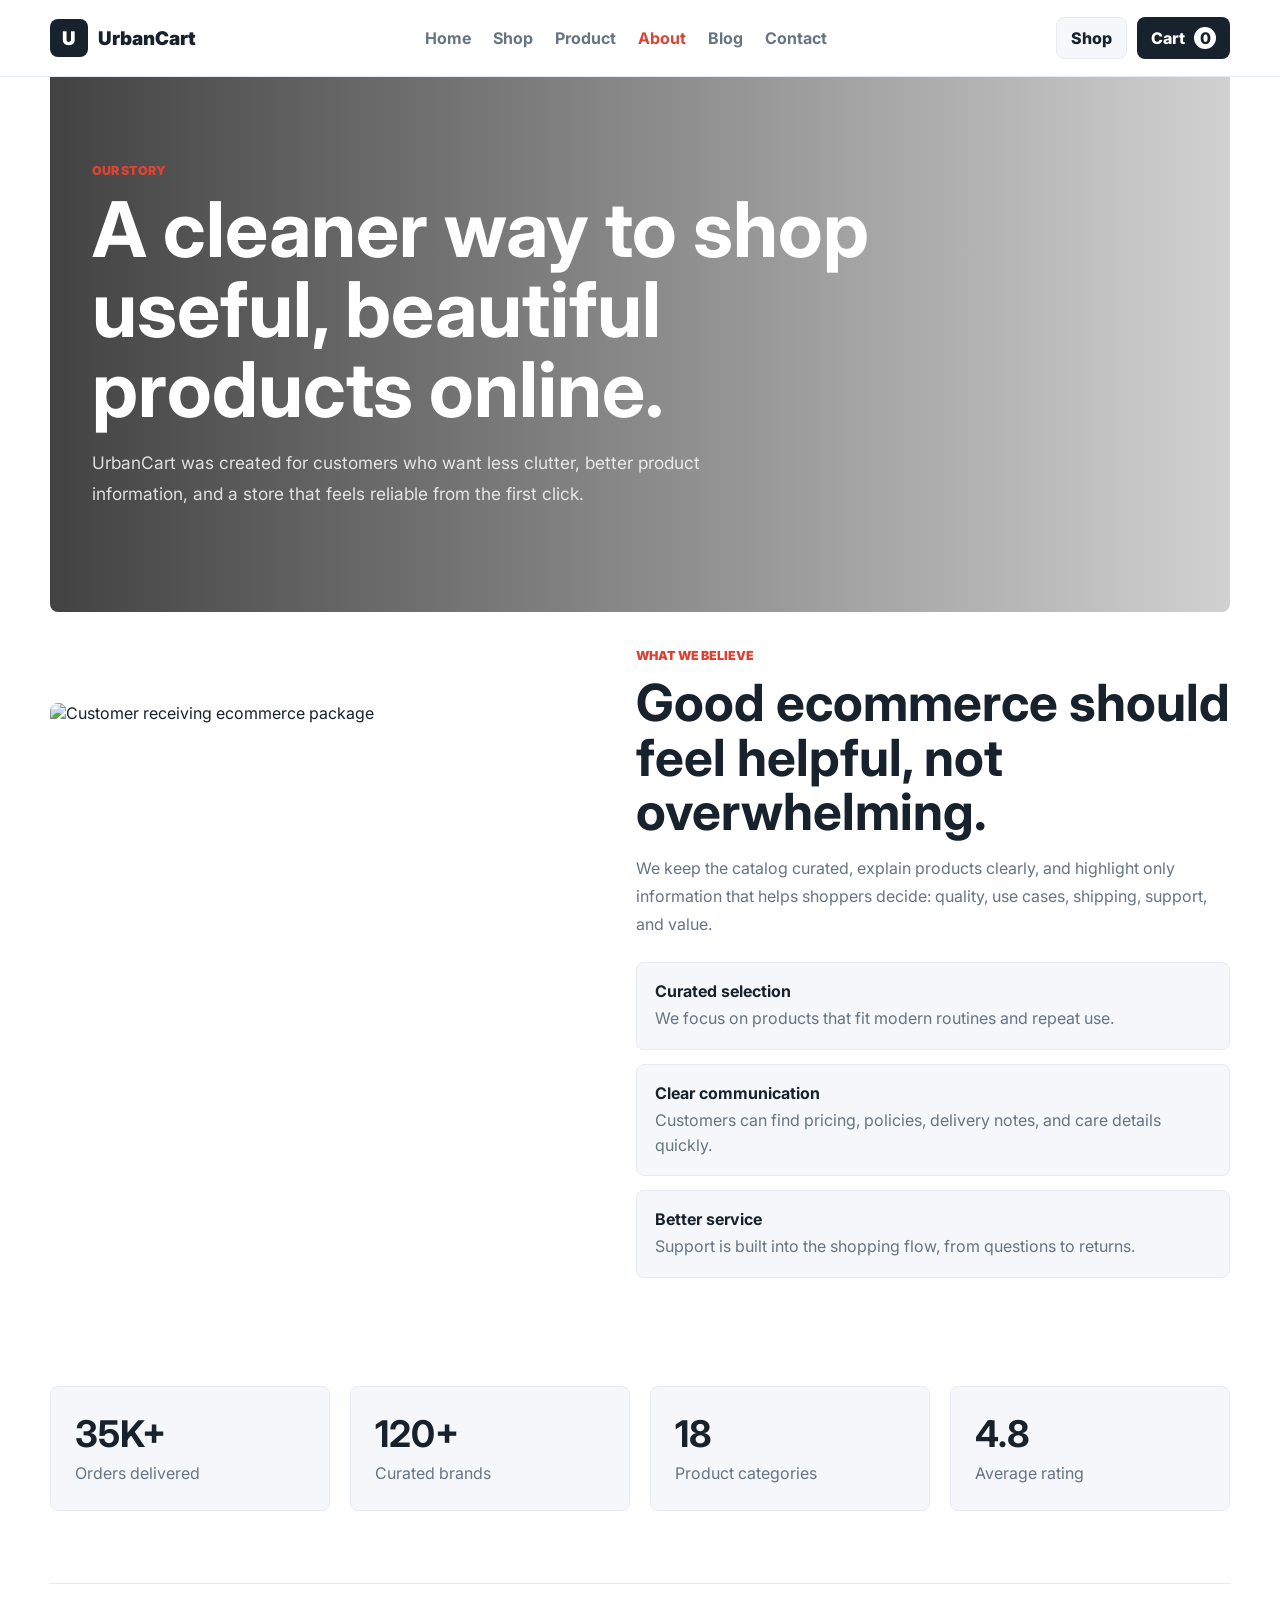
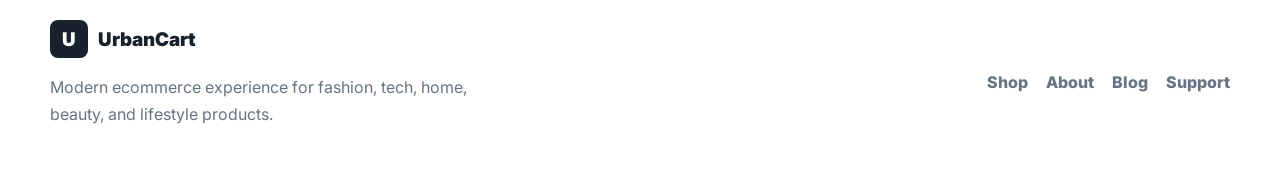
==== about.html @ 34d20f42 "created more pages" ====
<!DOCTYPE html>
<html lang="en">
<head>
  <meta charset="UTF-8">
  <meta name="viewport" content="width=device-width, initial-scale=1.0">
  <title>About | UrbanCart</title>
  <link rel="preconnect" href="https://fonts.googleapis.com">
  <link rel="preconnect" href="https://fonts.gstatic.com" crossorigin>
  <link href="https://fonts.googleapis.com/css2?family=Inter:wght@400;500;600;700;800;900&display=swap" rel="stylesheet">
  <link rel="stylesheet" href="style.css">
</head>
<body>
  <header class="site-header">
    <nav class="navbar">
      <a class="brand" href="index.html"><span class="brand-mark">U</span><span>UrbanCart</span></a>
      <button class="menu-toggle" aria-label="Open menu" aria-expanded="false"><span></span><span></span><span></span></button>
      <div class="nav-links"><a href="index.html">Home</a><a href="shop.html">Shop</a><a href="product.html">Product</a><a href="about.html" class="active">About</a><a href="blog.html">Blog</a><a href="contact.html">Contact</a></div>
      <div class="nav-actions"><a class="ghost-button small" href="shop.html">Shop</a><button class="cart-button">Cart <span id="cartCount">0</span></button></div>
    </nav>
  </header>

  <main>
    <section class="page-hero about-hero">
      <p class="eyebrow">Our story</p>
      <h1>A cleaner way to shop useful, beautiful products online.</h1>
      <p class="lead">UrbanCart was created for customers who want less clutter, better product information, and a store that feels reliable from the first click.</p>
    </section>

    <section class="split-section">
      <div class="split-image"><img src="https://images.unsplash.com/photo-1556742049-0cfed4f6a45d?auto=format&fit=crop&w=1000&q=80" alt="Customer receiving ecommerce package"></div>
      <div class="split-content">
        <p class="eyebrow">What we believe</p>
        <h2>Good ecommerce should feel helpful, not overwhelming.</h2>
        <p>We keep the catalog curated, explain products clearly, and highlight only information that helps shoppers decide: quality, use cases, shipping, support, and value.</p>
        <div class="info-list">
          <div><strong>Curated selection</strong><span>We focus on products that fit modern routines and repeat use.</span></div>
          <div><strong>Clear communication</strong><span>Customers can find pricing, policies, delivery notes, and care details quickly.</span></div>
          <div><strong>Better service</strong><span>Support is built into the shopping flow, from questions to returns.</span></div>
        </div>
      </div>
    </section>

    <section class="section">
      <div class="metric-grid">
        <div><strong>35K+</strong><span>Orders delivered</span></div>
        <div><strong>120+</strong><span>Curated brands</span></div>
        <div><strong>18</strong><span>Product categories</span></div>
        <div><strong>4.8</strong><span>Average rating</span></div>
      </div>
    </section>
  </main>

  <footer class="footer"><div><a class="brand" href="index.html"><span class="brand-mark">U</span><span>UrbanCart</span></a><p>Modern ecommerce experience for fashion, tech, home, beauty, and lifestyle products.</p></div><div class="footer-links"><a href="shop.html">Shop</a><a href="about.html">About</a><a href="blog.html">Blog</a><a href="contact.html">Support</a></div></footer>
  <script src="script.js"></script>
</body>
</html>
---- style.css ----
:root {
  --ink: #18222d;
  --muted: #667483;
  --line: #e4eaf0;
  --paper: #ffffff;
  --soft: #f5f7fa;
  --accent: #d84535;
  --accent-dark: #ae2f24;
  --green: #19745c;
  --gold: #e2a62e;
  --blue: #2864b4;
  --shadow: 0 20px 48px rgba(24, 34, 45, 0.13);
}

* { box-sizing: border-box; }
html { scroll-behavior: smooth; }
body {
  margin: 0;
  font-family: "Inter", Arial, sans-serif;
  color: var(--ink);
  background: var(--paper);
}
img { display: block; width: 100%; }
a { color: inherit; text-decoration: none; }
button, input, select, textarea { font: inherit; }

.site-header {
  position: sticky;
  top: 0;
  z-index: 30;
  background: rgba(255, 255, 255, 0.94);
  border-bottom: 1px solid var(--line);
  backdrop-filter: blur(18px);
}
.navbar {
  width: min(1180px, calc(100% - 32px));
  min-height: 76px;
  margin: 0 auto;
  display: flex;
  align-items: center;
  justify-content: space-between;
  gap: 22px;
}
.brand {
  display: inline-flex;
  align-items: center;
  gap: 10px;
  font-weight: 900;
  font-size: 1.18rem;
}
.brand-mark {
  width: 38px;
  height: 38px;
  display: grid;
  place-items: center;
  border-radius: 8px;
  color: #fff;
  background: var(--ink);
}
.nav-links {
  display: flex;
  align-items: center;
  gap: 22px;
  color: var(--muted);
  font-weight: 700;
}
.nav-links a:hover, .nav-links .active { color: var(--accent); }
.nav-actions {
  display: flex;
  align-items: center;
  gap: 10px;
}
.menu-toggle, .cart-button, .add-cart {
  border: 0;
  cursor: pointer;
}
.menu-toggle {
  display: none;
  width: 42px;
  height: 42px;
  border-radius: 8px;
  background: var(--soft);
  padding: 10px;
}
.menu-toggle span {
  display: block;
  height: 2px;
  margin: 5px 0;
  background: var(--ink);
}
.cart-button {
  min-height: 42px;
  padding: 0 14px;
  border-radius: 8px;
  color: #fff;
  background: var(--ink);
  font-weight: 800;
}
.cart-button span {
  display: inline-grid;
  place-items: center;
  min-width: 22px;
  height: 22px;
  margin-left: 6px;
  border-radius: 999px;
  color: var(--ink);
  background: #fff;
}
.ghost-button, .primary-button, .secondary-button {
  min-height: 48px;
  display: inline-flex;
  align-items: center;
  justify-content: center;
  border-radius: 8px;
  padding: 0 20px;
  font-weight: 800;
}
.ghost-button {
  color: var(--ink);
  background: var(--soft);
  border: 1px solid var(--line);
}
.ghost-button.small { min-height: 42px; padding: 0 14px; }
.primary-button {
  color: #fff;
  background: var(--accent);
  border: 1px solid var(--accent);
  box-shadow: 0 12px 24px rgba(216, 69, 53, 0.22);
}
.primary-button:hover { background: var(--accent-dark); }
.primary-button.light {
  color: var(--ink);
  background: #fff;
  border-color: #fff;
  box-shadow: none;
}
.secondary-button {
  color: var(--ink);
  background: #fff;
  border: 1px solid var(--line);
}
.wide-button { width: 100%; margin: 20px 0; border: 0; cursor: pointer; }

.hero, .section, .page-hero, .product-detail, .split-section, .footer {
  width: min(1180px, calc(100% - 32px));
  margin: 0 auto;
}
.hero {
  min-height: calc(100vh - 76px);
  padding: 64px 0 48px;
  display: grid;
  grid-template-columns: 1.02fr 0.98fr;
  align-items: center;
  gap: 54px;
}
.eyebrow {
  margin: 0 0 12px;
  color: var(--accent);
  font-size: 0.78rem;
  font-weight: 900;
  letter-spacing: 0;
  text-transform: uppercase;
}
h1, h2, h3, p { overflow-wrap: anywhere; }
.hero h1, .page-hero h1 {
  margin: 0;
  max-width: 820px;
  font-size: clamp(2.5rem, 6vw, 5.2rem);
  line-height: 1.04;
  letter-spacing: 0;
}
.section-heading h2, .deal-band h2, .split-content h2, .product-summary h1 {
  margin: 0;
  font-size: clamp(2rem, 4vw, 3.45rem);
  line-height: 1.06;
  letter-spacing: 0;
}
.lead {
  max-width: 680px;
  color: var(--muted);
  font-size: 1.08rem;
  line-height: 1.8;
}
.hero-actions, .hero-stats {
  display: flex;
  align-items: center;
  flex-wrap: wrap;
  gap: 14px;
}
.hero-stats {
  margin-top: 34px;
  gap: 34px;
}
.hero-stats div { display: grid; gap: 4px; }
.hero-stats strong { font-size: 1.55rem; }
.hero-stats span { color: var(--muted); font-size: 0.92rem; }
.hero-media {
  position: relative;
  min-height: 540px;
}
.hero-media img {
  height: 540px;
  object-fit: cover;
  border-radius: 8px;
  box-shadow: var(--shadow);
}
.promo-card {
  position: absolute;
  right: -18px;
  bottom: 34px;
  width: 180px;
  min-height: 128px;
  display: grid;
  place-items: center;
  text-align: center;
  padding: 18px;
  border-radius: 8px;
  color: #fff;
  background: var(--ink);
  box-shadow: var(--shadow);
}
.promo-card span { color: rgba(255, 255, 255, 0.75); font-weight: 700; }
.promo-card strong { font-size: 1.6rem; }

.service-strip {
  width: min(1180px, calc(100% - 32px));
  margin: 10px auto 34px;
  padding: 22px;
  display: grid;
  grid-template-columns: repeat(4, 1fr);
  gap: 18px;
  border: 1px solid var(--line);
  border-radius: 8px;
  background: #fff;
}
.service-strip div, .info-list div, .contact-cards article, .metric-grid div {
  display: grid;
  gap: 5px;
}
.service-strip span, .info-list span, .metric-grid span, .contact-cards span {
  color: var(--muted);
  line-height: 1.55;
}

.section { padding: 72px 0; }
.section-heading { max-width: 700px; margin-bottom: 30px; }
.section-heading.wide {
  max-width: none;
  display: flex;
  align-items: end;
  justify-content: space-between;
  gap: 24px;
}
.section-heading.wide p:last-child {
  max-width: 500px;
  margin: 0;
  color: var(--muted);
  line-height: 1.7;
}
.text-link {
  color: var(--accent);
  font-weight: 900;
}

.category-grid, .product-grid, .review-grid, .details-grid, .metric-grid {
  display: grid;
  gap: 20px;
}
.category-grid { grid-template-columns: repeat(4, 1fr); }
.category-card {
  min-height: 230px;
  display: flex;
  flex-direction: column;
  justify-content: flex-end;
  gap: 8px;
  padding: 22px;
  border-radius: 8px;
  color: #fff;
  background-size: cover;
  background-position: center;
  position: relative;
  overflow: hidden;
  isolation: isolate;
}
.category-card::before {
  content: "";
  position: absolute;
  inset: 0;
  z-index: -1;
  background: linear-gradient(to top, rgba(0,0,0,0.76), rgba(0,0,0,0.08));
}
.category-card span { font-size: 1.25rem; font-weight: 900; }
.category-card strong { line-height: 1.5; }
.fashion { background-image: url("https://images.unsplash.com/photo-1483985988355-763728e1935b?auto=format&fit=crop&w=800&q=80"); }
.tech { background-image: url("https://images.unsplash.com/photo-1516321318423-f06f85e504b3?auto=format&fit=crop&w=800&q=80"); }
.home { background-image: url("https://images.unsplash.com/photo-1555041469-a586c61ea9bc?auto=format&fit=crop&w=800&q=80"); }
.beauty { background-image: url("https://images.unsplash.com/photo-1596462502278-27bfdc403348?auto=format&fit=crop&w=800&q=80"); }

.deal-band {
  width: min(1180px, calc(100% - 32px));
  margin: 28px auto;
  padding: 42px;
  display: grid;
  grid-template-columns: 1fr auto auto;
  align-items: center;
  gap: 28px;
  border-radius: 8px;
  color: #fff;
  background: linear-gradient(120deg, #18222d, #19745c);
}
.deal-band p:not(.eyebrow) {
  max-width: 620px;
  color: rgba(255,255,255,0.78);
  line-height: 1.7;
}
.timer { display: flex; gap: 10px; }
.timer span {
  width: 82px;
  height: 82px;
  display: grid;
  place-items: center;
  border-radius: 8px;
  background: rgba(255,255,255,0.13);
  color: #fff;
  font-size: 0.78rem;
  font-weight: 800;
}
.timer strong { display: block; font-size: 1.5rem; }

.product-grid { grid-template-columns: repeat(3, 1fr); }
.shop-grid { grid-template-columns: repeat(2, 1fr); }
.product-card {
  overflow: hidden;
  border: 1px solid var(--line);
  border-radius: 8px;
  background: #fff;
  transition: transform 0.2s ease, box-shadow 0.2s ease;
}
.product-card:hover { transform: translateY(-4px); box-shadow: var(--shadow); }
.product-card img {
  height: 260px;
  object-fit: cover;
}
.product-info { padding: 20px; }
.product-type {
  color: var(--blue);
  font-size: 0.78rem;
  font-weight: 900;
  text-transform: uppercase;
}
.product-info h3 { margin: 8px 0; font-size: 1.2rem; }
.product-info p {
  min-height: 52px;
  margin: 0 0 18px;
  color: var(--muted);
  line-height: 1.6;
}
.product-footer {
  display: flex;
  align-items: center;
  justify-content: space-between;
}
.product-footer strong { font-size: 1.35rem; }
.add-cart {
  min-width: 76px;
  min-height: 40px;
  border-radius: 8px;
  color: #fff;
  background: var(--ink);
  font-weight: 900;
}
.add-cart.added { background: var(--green); }

.split-section {
  padding: 36px 0;
  display: grid;
  grid-template-columns: 0.95fr 1.05fr;
  gap: 48px;
  align-items: center;
}
.split-image img {
  height: 520px;
  object-fit: cover;
  border-radius: 8px;
}
.split-content p:not(.eyebrow), .review-card p, .details-grid p, .blog-card p {
  color: var(--muted);
  line-height: 1.75;
}
.info-list {
  margin-top: 24px;
  display: grid;
  gap: 14px;
}
.info-list div {
  padding: 18px;
  border: 1px solid var(--line);
  border-radius: 8px;
  background: var(--soft);
}
.info-list.compact div { padding: 14px; }

.review-grid, .details-grid, .metric-grid { grid-template-columns: repeat(3, 1fr); }
.review-card, .details-grid article, .metric-grid div, .filter-panel, .contact-cards article {
  padding: 24px;
  border: 1px solid var(--line);
  border-radius: 8px;
  background: var(--soft);
}
.stars { color: var(--gold); font-weight: 900; }

.page-hero {
  min-height: 440px;
  padding: 86px 42px;
  display: flex;
  flex-direction: column;
  justify-content: flex-end;
  border-radius: 0 0 8px 8px;
  color: #fff;
  background-size: cover;
  background-position: center;
  position: relative;
  isolation: isolate;
}
.page-hero::before {
  content: "";
  position: absolute;
  inset: 0;
  z-index: -1;
  background: linear-gradient(90deg, rgba(0,0,0,0.74), rgba(0,0,0,0.18));
  border-radius: inherit;
}
.page-hero .lead { color: rgba(255,255,255,0.82); }
.shop-hero { background-image: url("https://images.unsplash.com/photo-1607083206968-13611e3d76db?auto=format&fit=crop&w=1400&q=80"); }
.about-hero { background-image: url("https://images.unsplash.com/photo-1556742031-c6961e8560b0?auto=format&fit=crop&w=1400&q=80"); }
.blog-hero { background-image: url("https://images.unsplash.com/photo-1511556820780-d912e42b4980?auto=format&fit=crop&w=1400&q=80"); }
.contact-hero { background-image: url("https://images.unsplash.com/photo-1556745757-8d76bdb6984b?auto=format&fit=crop&w=1400&q=80"); }

.shop-layout {
  display: grid;
  grid-template-columns: 280px 1fr;
  gap: 28px;
  align-items: start;
}
.filter-panel {
  position: sticky;
  top: 96px;
  display: grid;
  gap: 16px;
}
.filter-panel h2 { margin: 0; }
.filter-panel label, .contact-form label {
  display: grid;
  gap: 8px;
  color: var(--muted);
  font-weight: 700;
}
.filter-panel input, .filter-panel select, .shop-topbar select, .contact-form input, .contact-form select, .contact-form textarea {
  width: 100%;
  min-height: 46px;
  padding: 0 12px;
  border: 1px solid var(--line);
  border-radius: 8px;
  background: #fff;
  color: var(--ink);
  outline: none;
}
.contact-form textarea { padding-top: 12px; resize: vertical; }
.filter-tags {
  display: flex;
  flex-wrap: wrap;
  gap: 8px;
}
.filter-tags span {
  padding: 8px 10px;
  border-radius: 999px;
  background: #fff;
  border: 1px solid var(--line);
  font-weight: 800;
  font-size: 0.85rem;
}
.shop-topbar {
  margin-bottom: 18px;
  display: flex;
  justify-content: space-between;
  align-items: center;
  gap: 18px;
}
.shop-topbar p { margin: 0; color: var(--muted); }

.product-detail {
  padding: 72px 0;
  display: grid;
  grid-template-columns: 1fr 0.9fr;
  gap: 48px;
  align-items: start;
}
.main-product-image {
  height: 620px;
  object-fit: cover;
  border-radius: 8px;
}
.thumb-grid {
  margin-top: 14px;
  display: grid;
  grid-template-columns: repeat(3, 1fr);
  gap: 14px;
}
.thumb-grid img {
  height: 130px;
  object-fit: cover;
  border-radius: 8px;
}
.rating-line {
  display: flex;
  flex-wrap: wrap;
  gap: 10px;
  margin: 16px 0;
}
.rating-line span {
  padding: 8px 10px;
  border-radius: 999px;
  background: var(--soft);
  color: var(--muted);
  font-weight: 800;
}
.price {
  margin: 18px 0;
  font-size: 2rem;
  font-weight: 900;
}
.price small {
  color: var(--muted);
  text-decoration: line-through;
  font-size: 1.1rem;
}
.option-row {
  display: flex;
  align-items: center;
  flex-wrap: wrap;
  gap: 10px;
  margin: 14px 0;
}
.option-row span {
  min-width: 52px;
  color: var(--muted);
  font-weight: 800;
}
.option-row button {
  width: 42px;
  height: 42px;
  border: 1px solid var(--line);
  border-radius: 8px;
  background: #fff;
  cursor: pointer;
  font-weight: 800;
}
.option-row button.selected { color: #fff; background: var(--ink); border-color: var(--ink); }
.option-row .swatch { border-radius: 999px; }
.orange { background: #f06a25 !important; }
.black { background: #151515 !important; }
.white { background: #fff !important; }

.metric-grid { grid-template-columns: repeat(4, 1fr); }
.metric-grid strong { font-size: 2.3rem; }

.blog-grid {
  display: grid;
  gap: 24px;
}
.blog-card {
  display: grid;
  grid-template-columns: 0.72fr 1fr;
  gap: 24px;
  align-items: center;
  padding: 20px;
  border: 1px solid var(--line);
  border-radius: 8px;
  background: #fff;
}
.blog-card img {
  height: 280px;
  object-fit: cover;
  border-radius: 8px;
}
.blog-card span {
  color: var(--blue);
  font-size: 0.8rem;
  font-weight: 900;
  text-transform: uppercase;
}
.blog-card h2 { margin: 8px 0; font-size: clamp(1.5rem, 3vw, 2.4rem); }

.contact-layout {
  display: grid;
  grid-template-columns: 0.8fr 1.2fr;
  gap: 28px;
}
.contact-cards, .contact-form {
  display: grid;
  gap: 14px;
}
.contact-form {
  padding: 24px;
  border: 1px solid var(--line);
  border-radius: 8px;
  background: var(--soft);
}
.contact-form .primary-button {
  border: 0;
  cursor: pointer;
}

.footer {
  padding: 36px 0;
  display: flex;
  align-items: center;
  justify-content: space-between;
  gap: 24px;
  border-top: 1px solid var(--line);
}
.footer p {
  max-width: 470px;
  color: var(--muted);
  line-height: 1.7;
}
.footer-links {
  display: flex;
  gap: 18px;
  color: var(--muted);
  font-weight: 800;
}

@media (max-width: 980px) {
  .nav-links {
    position: absolute;
    top: 76px;
    left: 16px;
    right: 16px;
    display: none;
    flex-direction: column;
    align-items: stretch;
    padding: 18px;
    border: 1px solid var(--line);
    border-radius: 8px;
    background: #fff;
    box-shadow: var(--shadow);
  }
  .nav-links.open { display: flex; }
  .menu-toggle { display: block; }
  .hero, .deal-band, .split-section, .shop-layout, .product-detail, .contact-layout { grid-template-columns: 1fr; }
  .hero { min-height: auto; padding-top: 44px; }
  .hero-media, .hero-media img { min-height: 420px; height: 420px; }
  .service-strip, .category-grid, .product-grid, .shop-grid, .review-grid, .details-grid, .metric-grid { grid-template-columns: repeat(2, 1fr); }
  .section-heading.wide { display: block; }
  .filter-panel { position: static; }
}

@media (max-width: 640px) {
  .navbar { min-height: 68px; }
  .brand { font-size: 1rem; }
  .brand-mark { width: 34px; height: 34px; }
  .nav-actions .ghost-button { display: none; }
  .nav-links { top: 68px; }
  .hero h1, .page-hero h1 { font-size: 2.35rem; }
  .page-hero { min-height: 390px; padding: 56px 22px; }
  .service-strip, .category-grid, .product-grid, .shop-grid, .review-grid, .details-grid, .metric-grid { grid-template-columns: 1fr; }
  .deal-band { padding: 26px; }
  .timer { width: 100%; }
  .timer span { flex: 1; width: auto; }
  .hero-media, .hero-media img, .split-image img, .main-product-image { height: 360px; min-height: 360px; }
  .promo-card { right: 12px; width: 150px; }
  .blog-card { grid-template-columns: 1fr; }
  .blog-card img { height: 220px; }
  .shop-topbar, .footer, .footer-links { flex-direction: column; align-items: stretch; }
  .footer { align-items: flex-start; }
}
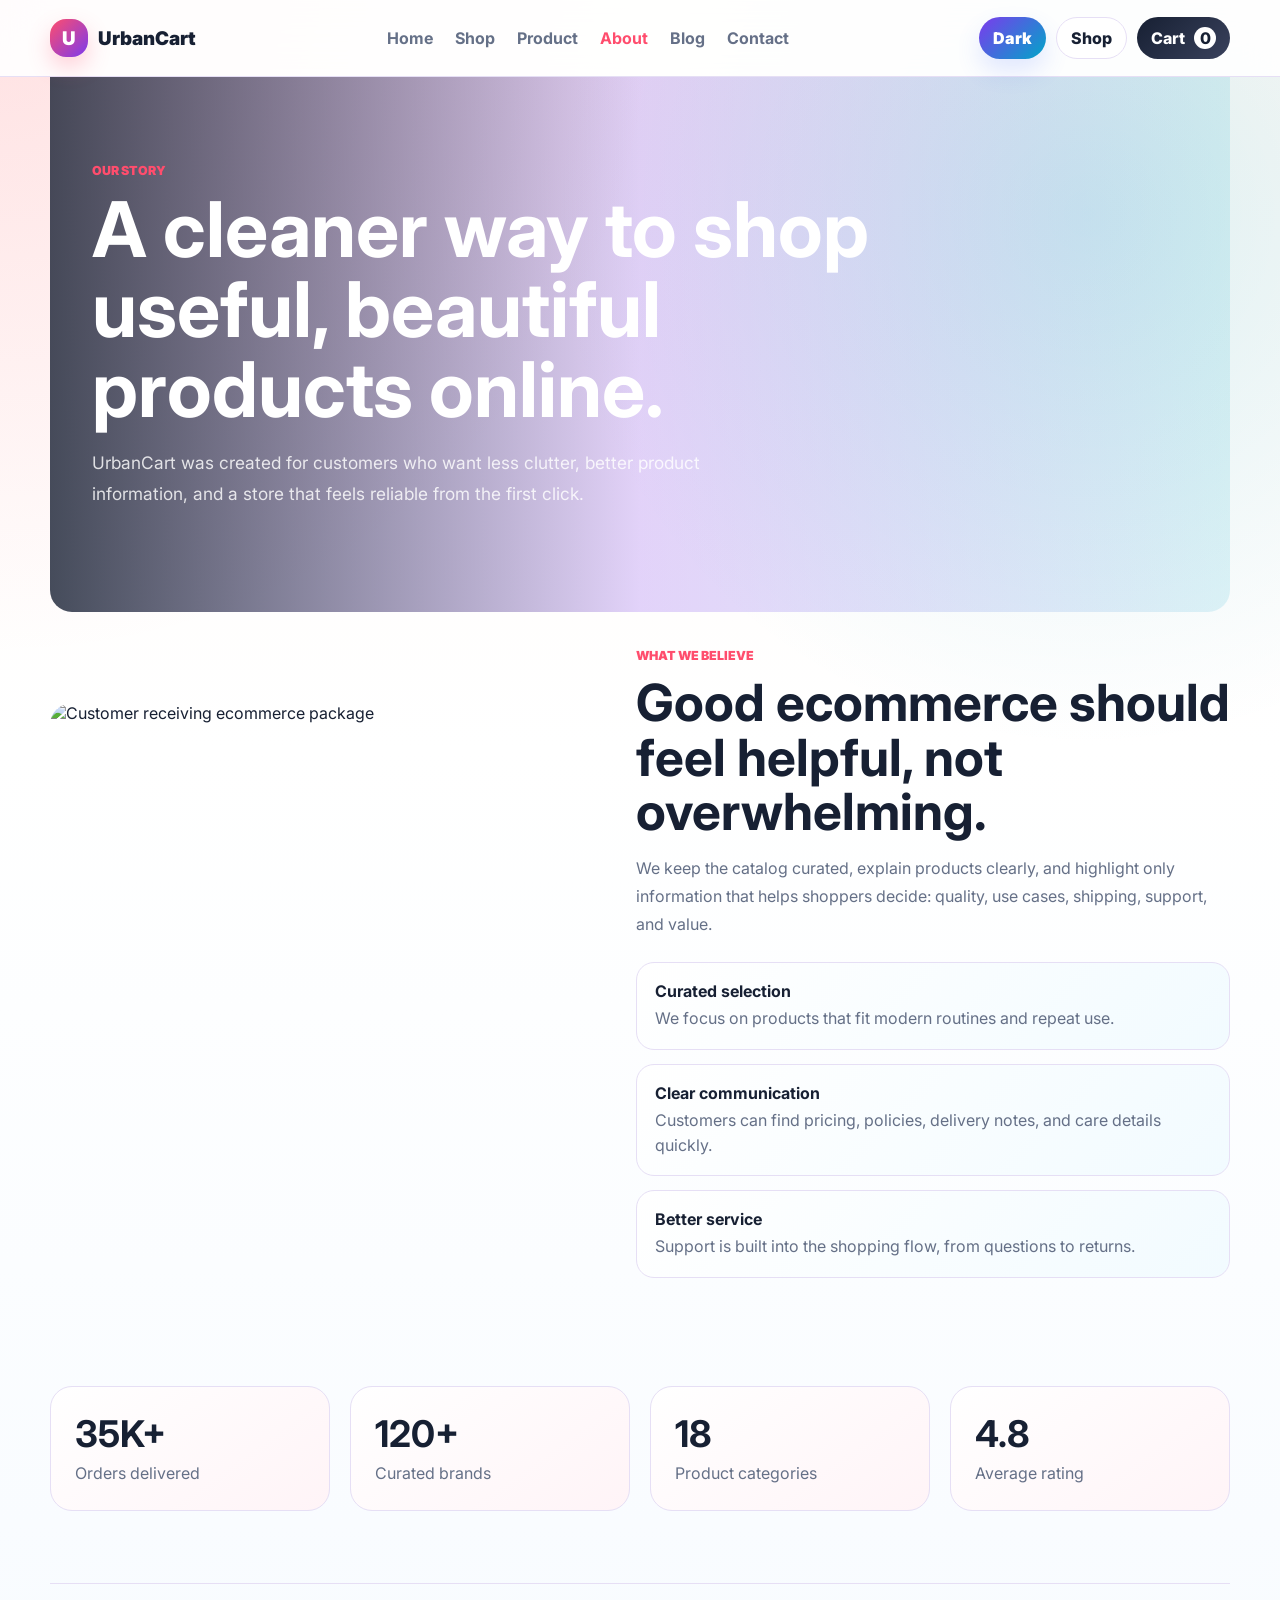
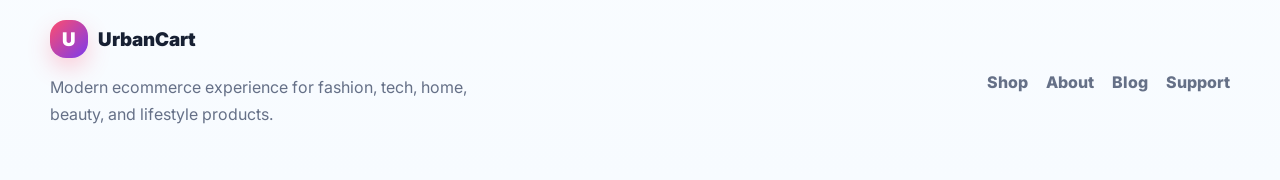
==== commit 682746ce: "changes are made" ====
--- a/about.html
+++ b/about.html
@@ -15,7 +15,7 @@
       <a class="brand" href="index.html"><span class="brand-mark">U</span><span>UrbanCart</span></a>
       <button class="menu-toggle" aria-label="Open menu" aria-expanded="false"><span></span><span></span><span></span></button>
       <div class="nav-links"><a href="index.html">Home</a><a href="shop.html">Shop</a><a href="product.html">Product</a><a href="about.html" class="active">About</a><a href="blog.html">Blog</a><a href="contact.html">Contact</a></div>
-      <div class="nav-actions"><a class="ghost-button small" href="shop.html">Shop</a><button class="cart-button">Cart <span id="cartCount">0</span></button></div>
+      <div class="nav-actions"><button class="theme-toggle" type="button" aria-label="Switch to dark theme">Dark</button><a class="ghost-button small" href="shop.html">Shop</a><button class="cart-button">Cart <span id="cartCount">0</span></button></div>
     </nav>
   </header>
 
--- a/style.css
+++ b/style.css
@@ -1,15 +1,20 @@
 :root {
-  --ink: #18222d;
-  --muted: #667483;
-  --line: #e4eaf0;
+  --ink: #172033;
+  --muted: #657087;
+  --line: #e6dff5;
   --paper: #ffffff;
-  --soft: #f5f7fa;
-  --accent: #d84535;
-  --accent-dark: #ae2f24;
-  --green: #19745c;
-  --gold: #e2a62e;
-  --blue: #2864b4;
-  --shadow: 0 20px 48px rgba(24, 34, 45, 0.13);
+  --soft: #fff7f2;
+  --accent: #ff4d6d;
+  --accent-dark: #d92d52;
+  --green: #11a683;
+  --gold: #f7b731;
+  --blue: #4b6fff;
+  --violet: #7c3aed;
+  --cyan: #00a6c8;
+  --shadow: 0 22px 52px rgba(90, 61, 130, 0.16);
+  --glass: rgba(255, 255, 255, 0.72);
+  --glass-strong: rgba(255, 255, 255, 0.86);
+  --radius: 22px;
 }
 
 * { box-sizing: border-box; }
@@ -18,7 +23,25 @@
   margin: 0;
   font-family: "Inter", Arial, sans-serif;
   color: var(--ink);
-  background: var(--paper);
+  background:
+    radial-gradient(circle at top left, rgba(255, 77, 109, 0.14), transparent 30%),
+    radial-gradient(circle at 85% 12%, rgba(0, 166, 200, 0.13), transparent 28%),
+    linear-gradient(180deg, #fff9f5 0%, #ffffff 42%, #f7fbff 100%);
+}
+
+body.dark-theme {
+  --ink: #f5f7fb;
+  --muted: #b5bed0;
+  --line: #30384f;
+  --paper: #111827;
+  --soft: #1b2435;
+  --shadow: 0 22px 52px rgba(0, 0, 0, 0.32);
+  --glass: rgba(24, 34, 53, 0.72);
+  --glass-strong: rgba(24, 34, 53, 0.88);
+  background:
+    radial-gradient(circle at top left, rgba(255, 77, 109, 0.16), transparent 30%),
+    radial-gradient(circle at 85% 12%, rgba(0, 166, 200, 0.16), transparent 28%),
+    linear-gradient(180deg, #111827 0%, #172033 48%, #0f172a 100%);
 }
 img { display: block; width: 100%; }
 a { color: inherit; text-decoration: none; }
@@ -28,7 +51,7 @@
   position: sticky;
   top: 0;
   z-index: 30;
-  background: rgba(255, 255, 255, 0.94);
+  background: rgba(255, 255, 255, 0.9);
   border-bottom: 1px solid var(--line);
   backdrop-filter: blur(18px);
 }
@@ -53,9 +76,10 @@
   height: 38px;
   display: grid;
   place-items: center;
-  border-radius: 8px;
-  color: #fff;
-  background: var(--ink);
+  border-radius: 16px;
+  color: #fff;
+  background: linear-gradient(135deg, var(--accent), var(--violet));
+  box-shadow: 0 10px 22px rgba(255, 77, 109, 0.25);
 }
 .nav-links {
   display: flex;
@@ -70,7 +94,7 @@
   align-items: center;
   gap: 10px;
 }
-.menu-toggle, .cart-button, .add-cart {
+.menu-toggle, .cart-button, .add-cart, .theme-toggle {
   border: 0;
   cursor: pointer;
 }
@@ -78,7 +102,7 @@
   display: none;
   width: 42px;
   height: 42px;
-  border-radius: 8px;
+  border-radius: 16px;
   background: var(--soft);
   padding: 10px;
 }
@@ -91,9 +115,9 @@
 .cart-button {
   min-height: 42px;
   padding: 0 14px;
-  border-radius: 8px;
-  color: #fff;
-  background: var(--ink);
+  border-radius: 999px;
+  color: #fff;
+  background: linear-gradient(135deg, var(--ink), #39415c);
   font-weight: 800;
 }
 .cart-button span {
@@ -106,28 +130,67 @@
   color: var(--ink);
   background: #fff;
 }
+.theme-toggle {
+  min-height: 42px;
+  padding: 0 14px;
+  border-radius: 999px;
+  color: #fff;
+  background: linear-gradient(135deg, var(--violet), var(--cyan));
+  font-weight: 900;
+  box-shadow: 0 12px 24px rgba(75, 111, 255, 0.16);
+}
 .ghost-button, .primary-button, .secondary-button {
   min-height: 48px;
   display: inline-flex;
   align-items: center;
   justify-content: center;
-  border-radius: 8px;
+  border-radius: 999px;
   padding: 0 20px;
   font-weight: 800;
+  transition: transform 0.22s ease, box-shadow 0.22s ease, border-color 0.22s ease, background 0.22s ease;
 }
 .ghost-button {
   color: var(--ink);
-  background: var(--soft);
-  border: 1px solid var(--line);
+  background: #fff;
+  border: 1px solid var(--line);
+}
+body.dark-theme .site-header {
+  background: rgba(17, 24, 39, 0.9);
+}
+body.dark-theme .nav-links {
+  color: var(--muted);
+}
+body.dark-theme .ghost-button,
+body.dark-theme .secondary-button,
+body.dark-theme .filter-panel input,
+body.dark-theme .filter-panel select,
+body.dark-theme .shop-topbar select,
+body.dark-theme .contact-form input,
+body.dark-theme .contact-form select,
+body.dark-theme .contact-form textarea {
+  color: var(--ink);
+  background: #182235;
 }
 .ghost-button.small { min-height: 42px; padding: 0 14px; }
 .primary-button {
   color: #fff;
-  background: var(--accent);
+  background: linear-gradient(135deg, var(--accent), #ff8a3d);
   border: 1px solid var(--accent);
-  box-shadow: 0 12px 24px rgba(216, 69, 53, 0.22);
-}
-.primary-button:hover { background: var(--accent-dark); }
+  box-shadow: 0 14px 28px rgba(255, 77, 109, 0.26);
+}
+.primary-button:hover {
+  background: linear-gradient(135deg, var(--accent-dark), #ee6b24);
+  transform: translateY(-3px);
+  box-shadow: 0 18px 34px rgba(255, 77, 109, 0.34);
+}
+.secondary-button:hover,
+.ghost-button:hover,
+.theme-toggle:hover,
+.cart-button:hover,
+.add-cart:hover {
+  transform: translateY(-3px);
+  box-shadow: 0 16px 30px rgba(75, 111, 255, 0.18);
+}
 .primary-button.light {
   color: var(--ink);
   background: #fff;
@@ -137,7 +200,8 @@
 .secondary-button {
   color: var(--ink);
   background: #fff;
-  border: 1px solid var(--line);
+  border: 1px solid #ffd0da;
+  box-shadow: 0 10px 26px rgba(75, 111, 255, 0.08);
 }
 .wide-button { width: 100%; margin: 20px 0; border: 0; cursor: pointer; }
 
@@ -152,6 +216,17 @@
   grid-template-columns: 1.02fr 0.98fr;
   align-items: center;
   gap: 54px;
+}
+.hero-copy-block {
+  padding: 34px;
+  border: 1px solid rgba(255, 255, 255, 0.58);
+  border-radius: var(--radius);
+  background: var(--glass);
+  box-shadow: var(--shadow);
+  backdrop-filter: blur(18px);
+}
+body.dark-theme .hero-copy-block {
+  border-color: rgba(255, 255, 255, 0.1);
 }
 .eyebrow {
   margin: 0 0 12px;
@@ -201,7 +276,7 @@
 .hero-media img {
   height: 540px;
   object-fit: cover;
-  border-radius: 8px;
+  border-radius: var(--radius);
   box-shadow: var(--shadow);
 }
 .promo-card {
@@ -214,9 +289,9 @@
   place-items: center;
   text-align: center;
   padding: 18px;
-  border-radius: 8px;
-  color: #fff;
-  background: var(--ink);
+  border-radius: 20px;
+  color: #fff;
+  background: linear-gradient(145deg, #172033, #7c3aed);
   box-shadow: var(--shadow);
 }
 .promo-card span { color: rgba(255, 255, 255, 0.75); font-weight: 700; }
@@ -230,8 +305,15 @@
   grid-template-columns: repeat(4, 1fr);
   gap: 18px;
   border: 1px solid var(--line);
-  border-radius: 8px;
-  background: #fff;
+  border-radius: var(--radius);
+  background: var(--glass-strong);
+  box-shadow: 0 14px 36px rgba(75, 111, 255, 0.08);
+  backdrop-filter: blur(18px);
+}
+body.dark-theme .service-strip,
+body.dark-theme .product-card,
+body.dark-theme .blog-card {
+  background: #182235;
 }
 .service-strip div, .info-list div, .contact-cards article, .metric-grid div {
   display: grid;
@@ -240,6 +322,14 @@
 .service-strip span, .info-list span, .metric-grid span, .contact-cards span {
   color: var(--muted);
   line-height: 1.55;
+}
+.service-strip div {
+  padding: 14px;
+  border-radius: 16px;
+  background: linear-gradient(135deg, #ffffff, #fff0f4);
+}
+body.dark-theme .service-strip div {
+  background: linear-gradient(135deg, #202b41, #2a2344);
 }
 
 .section { padding: 72px 0; }
@@ -274,7 +364,7 @@
   justify-content: flex-end;
   gap: 8px;
   padding: 22px;
-  border-radius: 8px;
+  border-radius: var(--radius);
   color: #fff;
   background-size: cover;
   background-position: center;
@@ -287,7 +377,7 @@
   position: absolute;
   inset: 0;
   z-index: -1;
-  background: linear-gradient(to top, rgba(0,0,0,0.76), rgba(0,0,0,0.08));
+  background: linear-gradient(to top, rgba(23,32,51,0.78), rgba(124,58,237,0.12));
 }
 .category-card span { font-size: 1.25rem; font-weight: 900; }
 .category-card strong { line-height: 1.5; }
@@ -304,9 +394,10 @@
   grid-template-columns: 1fr auto auto;
   align-items: center;
   gap: 28px;
-  border-radius: 8px;
-  color: #fff;
-  background: linear-gradient(120deg, #18222d, #19745c);
+  border-radius: var(--radius);
+  color: #fff;
+  background: linear-gradient(120deg, #172033, #7c3aed 48%, #00a6c8);
+  box-shadow: 0 24px 54px rgba(124, 58, 237, 0.22);
 }
 .deal-band p:not(.eyebrow) {
   max-width: 620px;
@@ -319,7 +410,7 @@
   height: 82px;
   display: grid;
   place-items: center;
-  border-radius: 8px;
+  border-radius: 18px;
   background: rgba(255,255,255,0.13);
   color: #fff;
   font-size: 0.78rem;
@@ -332,18 +423,25 @@
 .product-card {
   overflow: hidden;
   border: 1px solid var(--line);
-  border-radius: 8px;
-  background: #fff;
-  transition: transform 0.2s ease, box-shadow 0.2s ease;
-}
-.product-card:hover { transform: translateY(-4px); box-shadow: var(--shadow); }
+  border-radius: var(--radius);
+  background: linear-gradient(180deg, #ffffff, #fffafb);
+  transition: transform 0.22s ease, box-shadow 0.22s ease, border-color 0.22s ease;
+}
+body.dark-theme .product-card {
+  background: linear-gradient(180deg, #182235, #1f293f);
+}
+.product-card:hover {
+  transform: translateY(-8px);
+  box-shadow: var(--shadow);
+  border-color: rgba(255, 77, 109, 0.34);
+}
 .product-card img {
   height: 260px;
   object-fit: cover;
 }
 .product-info { padding: 20px; }
 .product-type {
-  color: var(--blue);
+  color: var(--violet);
   font-size: 0.78rem;
   font-weight: 900;
   text-transform: uppercase;
@@ -364,12 +462,13 @@
 .add-cart {
   min-width: 76px;
   min-height: 40px;
-  border-radius: 8px;
-  color: #fff;
-  background: var(--ink);
+  border-radius: 999px;
+  color: #fff;
+  background: linear-gradient(135deg, var(--blue), var(--violet));
   font-weight: 900;
-}
-.add-cart.added { background: var(--green); }
+  transition: transform 0.22s ease, box-shadow 0.22s ease, background 0.22s ease;
+}
+.add-cart.added { background: linear-gradient(135deg, var(--green), #18c29c); }
 
 .split-section {
   padding: 36px 0;
@@ -381,7 +480,7 @@
 .split-image img {
   height: 520px;
   object-fit: cover;
-  border-radius: 8px;
+  border-radius: var(--radius);
 }
 .split-content p:not(.eyebrow), .review-card p, .details-grid p, .blog-card p {
   color: var(--muted);
@@ -395,8 +494,17 @@
 .info-list div {
   padding: 18px;
   border: 1px solid var(--line);
-  border-radius: 8px;
-  background: var(--soft);
+  border-radius: 18px;
+  background: linear-gradient(135deg, #ffffff, #f2fbff);
+}
+body.dark-theme .info-list div,
+body.dark-theme .review-card,
+body.dark-theme .details-grid article,
+body.dark-theme .metric-grid div,
+body.dark-theme .filter-panel,
+body.dark-theme .contact-cards article,
+body.dark-theme .contact-form {
+  background: linear-gradient(145deg, #182235, #23243d);
 }
 .info-list.compact div { padding: 14px; }
 
@@ -404,8 +512,8 @@
 .review-card, .details-grid article, .metric-grid div, .filter-panel, .contact-cards article {
   padding: 24px;
   border: 1px solid var(--line);
-  border-radius: 8px;
-  background: var(--soft);
+  border-radius: var(--radius);
+  background: linear-gradient(145deg, #ffffff, #fff4f7);
 }
 .stars { color: var(--gold); font-weight: 900; }
 
@@ -415,7 +523,7 @@
   display: flex;
   flex-direction: column;
   justify-content: flex-end;
-  border-radius: 0 0 8px 8px;
+  border-radius: 0 0 var(--radius) var(--radius);
   color: #fff;
   background-size: cover;
   background-position: center;
@@ -427,7 +535,7 @@
   position: absolute;
   inset: 0;
   z-index: -1;
-  background: linear-gradient(90deg, rgba(0,0,0,0.74), rgba(0,0,0,0.18));
+  background: linear-gradient(90deg, rgba(23,32,51,0.8), rgba(124,58,237,0.22), rgba(0,166,200,0.12));
   border-radius: inherit;
 }
 .page-hero .lead { color: rgba(255,255,255,0.82); }
@@ -474,10 +582,13 @@
 .filter-tags span {
   padding: 8px 10px;
   border-radius: 999px;
-  background: #fff;
+  background: linear-gradient(135deg, #ffffff, #fff1f5);
   border: 1px solid var(--line);
   font-weight: 800;
   font-size: 0.85rem;
+}
+body.dark-theme .filter-tags span {
+  background: #202b41;
 }
 .shop-topbar {
   margin-bottom: 18px;
@@ -661,6 +772,7 @@
   .brand { font-size: 1rem; }
   .brand-mark { width: 34px; height: 34px; }
   .nav-actions .ghost-button { display: none; }
+  .theme-toggle { min-width: 64px; padding: 0 10px; }
   .nav-links { top: 68px; }
   .hero h1, .page-hero h1 { font-size: 2.35rem; }
   .page-hero { min-height: 390px; padding: 56px 22px; }
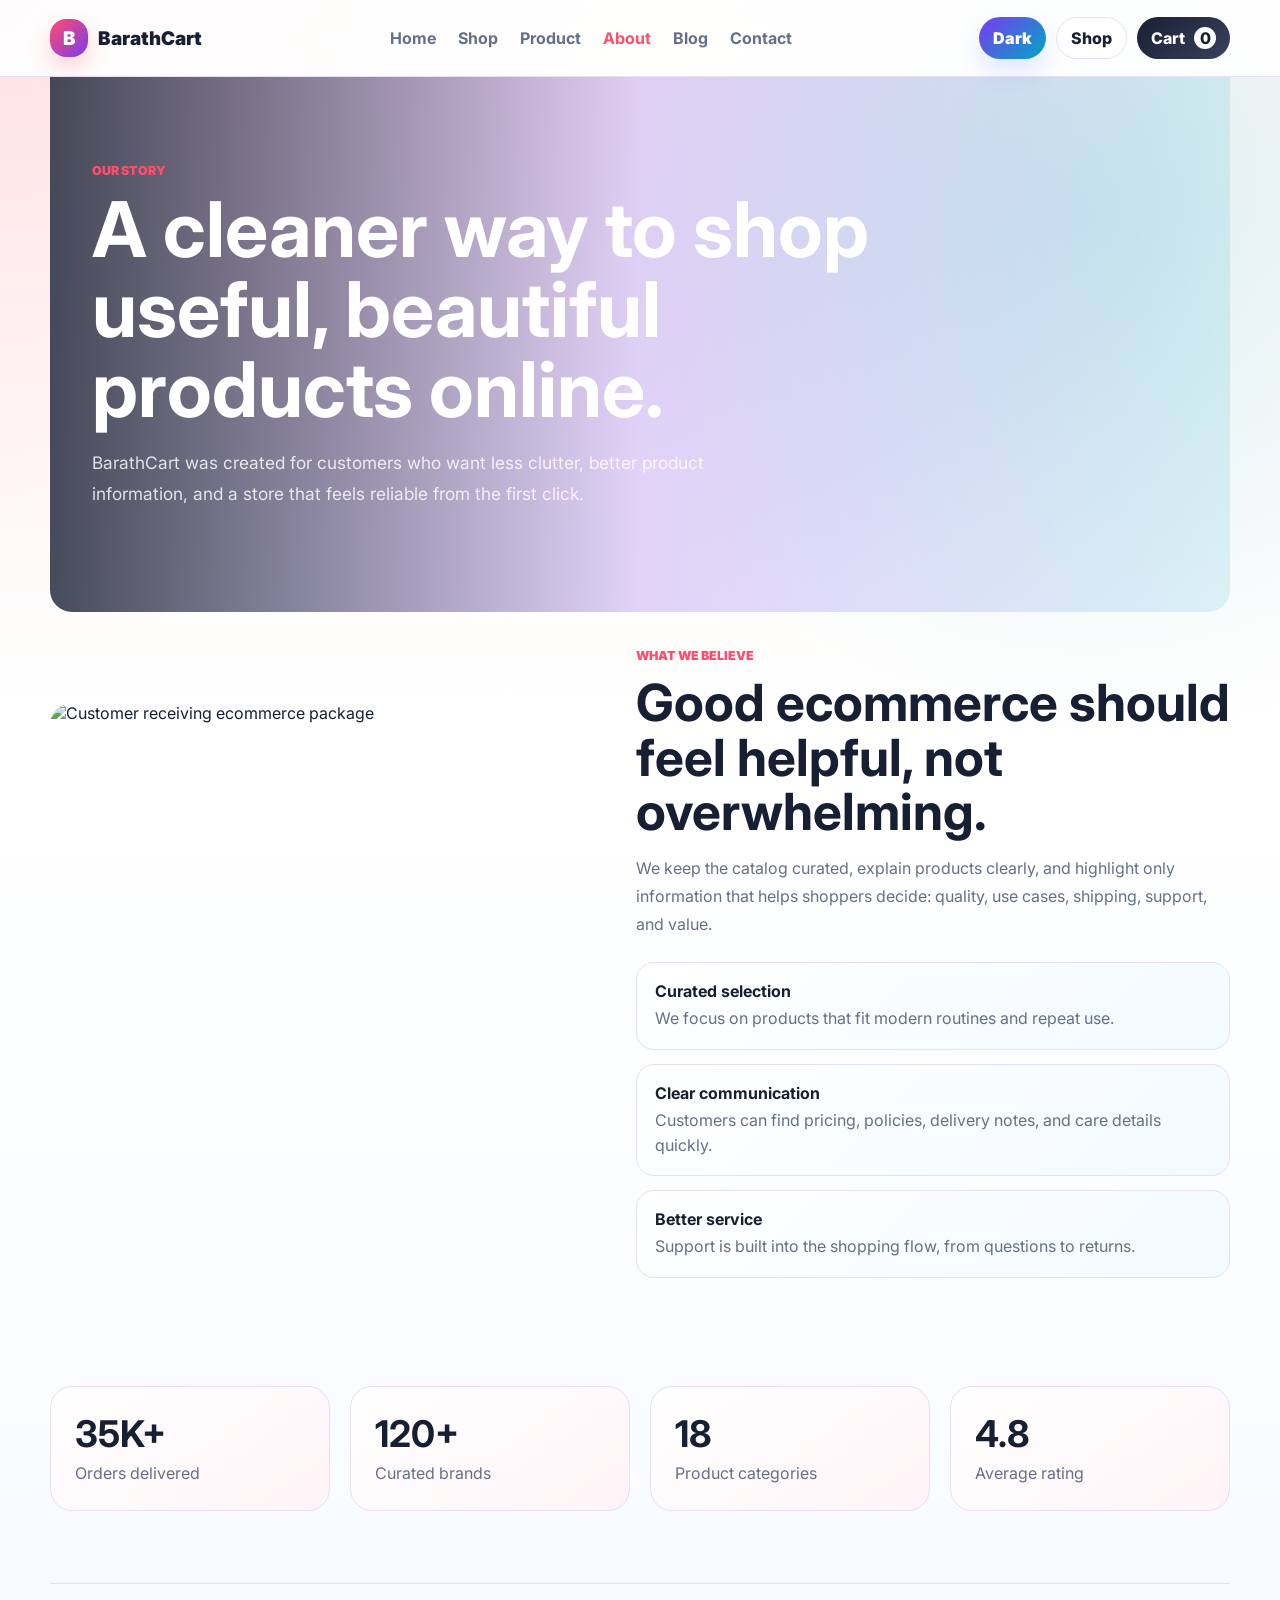
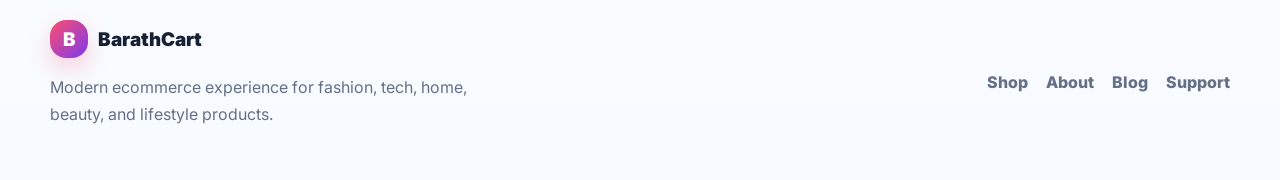
==== commit aea15345: "changes are added" ====
--- a/about.html
+++ b/about.html
@@ -3,7 +3,7 @@
 <head>
   <meta charset="UTF-8">
   <meta name="viewport" content="width=device-width, initial-scale=1.0">
-  <title>About | UrbanCart</title>
+  <title>About | BarathCart</title>
   <link rel="preconnect" href="https://fonts.googleapis.com">
   <link rel="preconnect" href="https://fonts.gstatic.com" crossorigin>
   <link href="https://fonts.googleapis.com/css2?family=Inter:wght@400;500;600;700;800;900&display=swap" rel="stylesheet">
@@ -12,7 +12,7 @@
 <body>
   <header class="site-header">
     <nav class="navbar">
-      <a class="brand" href="index.html"><span class="brand-mark">U</span><span>UrbanCart</span></a>
+      <a class="brand" href="index.html"><span class="brand-mark">B</span><span>BarathCart</span></a>
       <button class="menu-toggle" aria-label="Open menu" aria-expanded="false"><span></span><span></span><span></span></button>
       <div class="nav-links"><a href="index.html">Home</a><a href="shop.html">Shop</a><a href="product.html">Product</a><a href="about.html" class="active">About</a><a href="blog.html">Blog</a><a href="contact.html">Contact</a></div>
       <div class="nav-actions"><button class="theme-toggle" type="button" aria-label="Switch to dark theme">Dark</button><a class="ghost-button small" href="shop.html">Shop</a><button class="cart-button">Cart <span id="cartCount">0</span></button></div>
@@ -23,7 +23,7 @@
     <section class="page-hero about-hero">
       <p class="eyebrow">Our story</p>
       <h1>A cleaner way to shop useful, beautiful products online.</h1>
-      <p class="lead">UrbanCart was created for customers who want less clutter, better product information, and a store that feels reliable from the first click.</p>
+      <p class="lead">BarathCart was created for customers who want less clutter, better product information, and a store that feels reliable from the first click.</p>
     </section>
 
     <section class="split-section">
@@ -50,7 +50,7 @@
     </section>
   </main>
 
-  <footer class="footer"><div><a class="brand" href="index.html"><span class="brand-mark">U</span><span>UrbanCart</span></a><p>Modern ecommerce experience for fashion, tech, home, beauty, and lifestyle products.</p></div><div class="footer-links"><a href="shop.html">Shop</a><a href="about.html">About</a><a href="blog.html">Blog</a><a href="contact.html">Support</a></div></footer>
+  <footer class="footer"><div><a class="brand" href="index.html"><span class="brand-mark">B</span><span>BarathCart</span></a><p>Modern ecommerce experience for fashion, tech, home, beauty, and lifestyle products.</p></div><div class="footer-links"><a href="shop.html">Shop</a><a href="about.html">About</a><a href="blog.html">Blog</a><a href="contact.html">Support</a></div></footer>
   <script src="script.js"></script>
 </body>
 </html>
--- a/style.css
+++ b/style.css
@@ -568,7 +568,7 @@
   min-height: 46px;
   padding: 0 12px;
   border: 1px solid var(--line);
-  border-radius: 8px;
+  border-radius: 16px;
   background: #fff;
   color: var(--ink);
   outline: none;
@@ -606,10 +606,19 @@
   gap: 48px;
   align-items: start;
 }
+.product-gallery,
+.product-summary {
+  padding: 22px;
+  border: 1px solid var(--line);
+  border-radius: var(--radius);
+  background: var(--glass);
+  box-shadow: var(--shadow);
+  backdrop-filter: blur(18px);
+}
 .main-product-image {
   height: 620px;
   object-fit: cover;
-  border-radius: 8px;
+  border-radius: 18px;
 }
 .thumb-grid {
   margin-top: 14px;
@@ -620,7 +629,7 @@
 .thumb-grid img {
   height: 130px;
   object-fit: cover;
-  border-radius: 8px;
+  border-radius: 16px;
 }
 .rating-line {
   display: flex;
@@ -661,7 +670,7 @@
   width: 42px;
   height: 42px;
   border: 1px solid var(--line);
-  border-radius: 8px;
+  border-radius: 14px;
   background: #fff;
   cursor: pointer;
   font-weight: 800;
@@ -686,13 +695,15 @@
   align-items: center;
   padding: 20px;
   border: 1px solid var(--line);
-  border-radius: 8px;
-  background: #fff;
+  border-radius: var(--radius);
+  background: var(--glass);
+  box-shadow: var(--shadow);
+  backdrop-filter: blur(18px);
 }
 .blog-card img {
   height: 280px;
   object-fit: cover;
-  border-radius: 8px;
+  border-radius: 18px;
 }
 .blog-card span {
   color: var(--blue);
@@ -714,8 +725,10 @@
 .contact-form {
   padding: 24px;
   border: 1px solid var(--line);
-  border-radius: 8px;
-  background: var(--soft);
+  border-radius: var(--radius);
+  background: var(--glass);
+  box-shadow: var(--shadow);
+  backdrop-filter: blur(18px);
 }
 .contact-form .primary-button {
   border: 0;
@@ -753,9 +766,10 @@
     align-items: stretch;
     padding: 18px;
     border: 1px solid var(--line);
-    border-radius: 8px;
-    background: #fff;
+    border-radius: var(--radius);
+    background: var(--glass-strong);
     box-shadow: var(--shadow);
+    backdrop-filter: blur(18px);
   }
   .nav-links.open { display: flex; }
   .menu-toggle { display: block; }
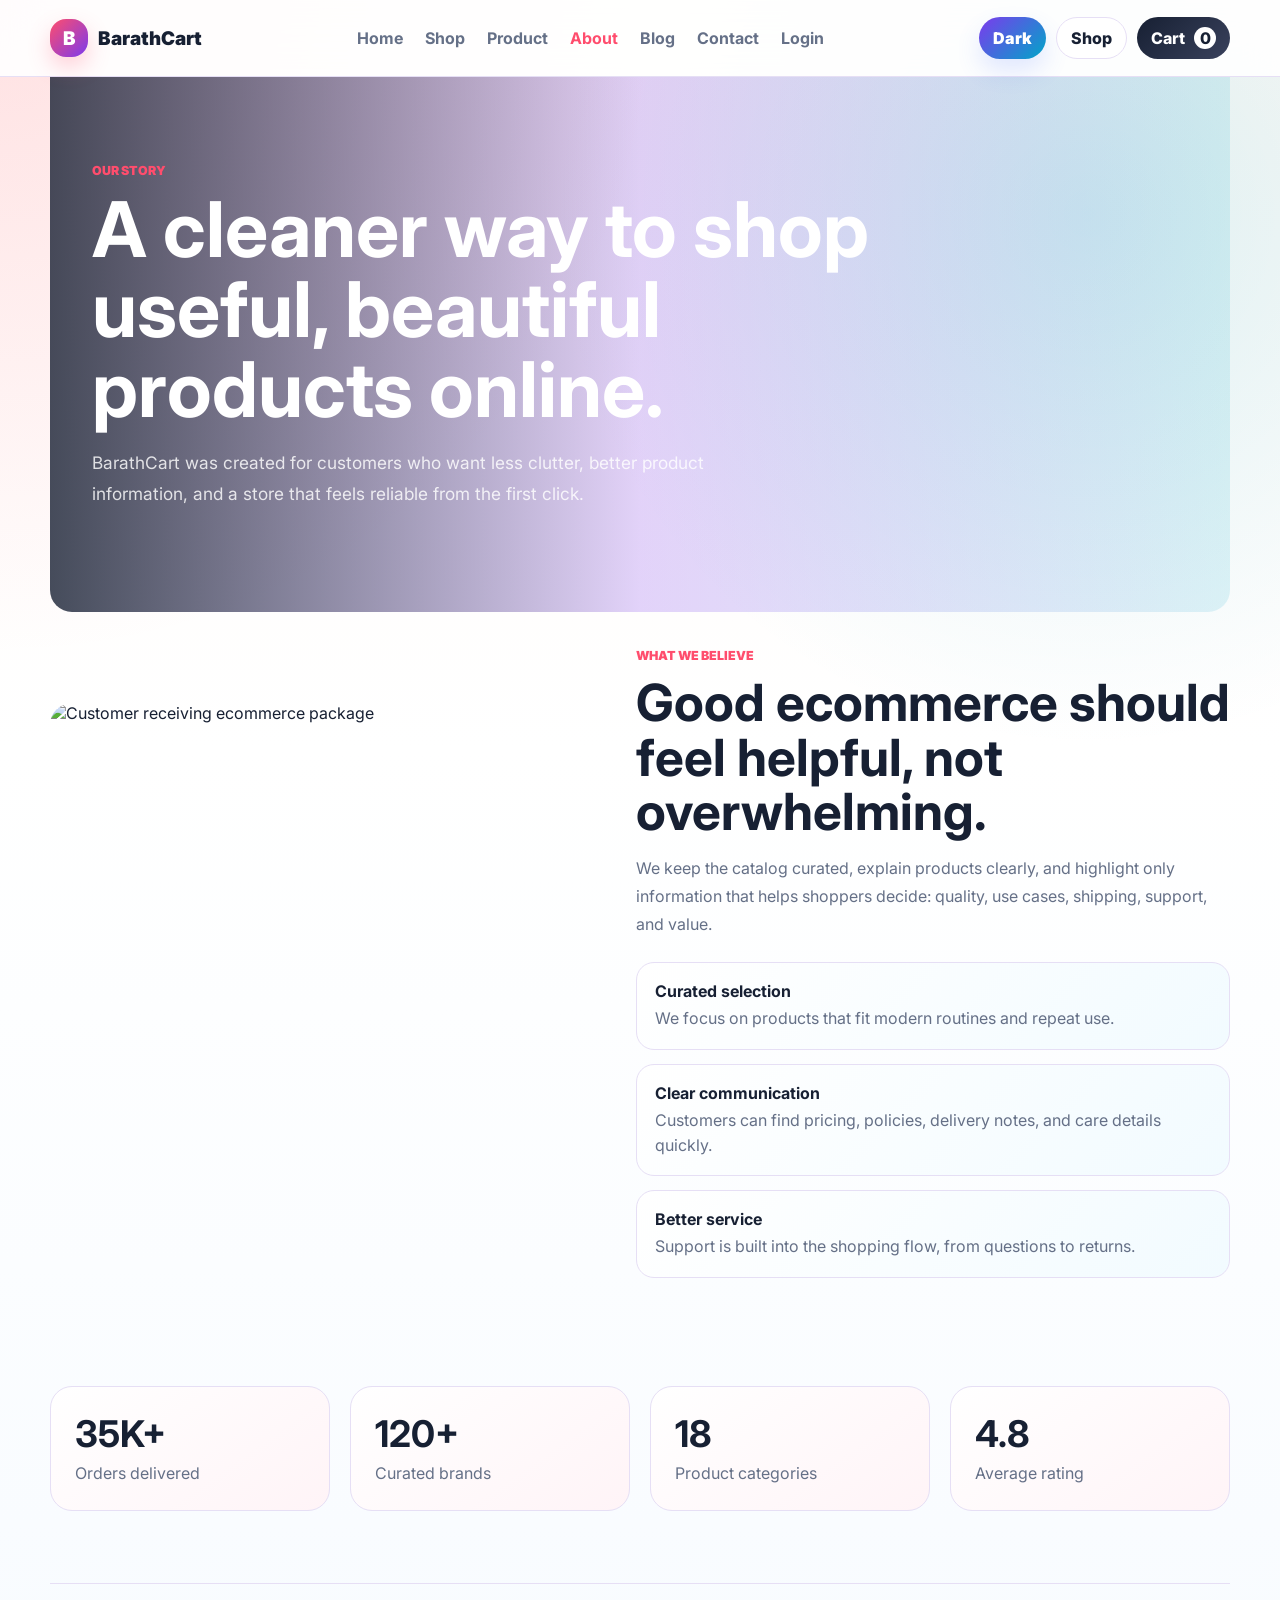
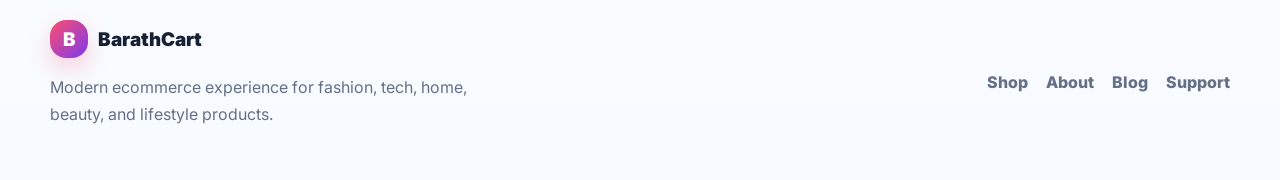
==== commit 7cd35160: "added login page" ====
--- a/about.html
+++ b/about.html
@@ -14,7 +14,7 @@
     <nav class="navbar">
       <a class="brand" href="index.html"><span class="brand-mark">B</span><span>BarathCart</span></a>
       <button class="menu-toggle" aria-label="Open menu" aria-expanded="false"><span></span><span></span><span></span></button>
-      <div class="nav-links"><a href="index.html">Home</a><a href="shop.html">Shop</a><a href="product.html">Product</a><a href="about.html" class="active">About</a><a href="blog.html">Blog</a><a href="contact.html">Contact</a></div>
+      <div class="nav-links"><a href="index.html">Home</a><a href="shop.html">Shop</a><a href="product.html">Product</a><a href="about.html" class="active">About</a><a href="blog.html">Blog</a><a href="contact.html">Contact</a><a href="login.html">Login</a></div>
       <div class="nav-actions"><button class="theme-toggle" type="button" aria-label="Switch to dark theme">Dark</button><a class="ghost-button small" href="shop.html">Shop</a><button class="cart-button">Cart <span id="cartCount">0</span></button></div>
     </nav>
   </header>
--- a/style.css
+++ b/style.css
@@ -167,7 +167,8 @@
 body.dark-theme .shop-topbar select,
 body.dark-theme .contact-form input,
 body.dark-theme .contact-form select,
-body.dark-theme .contact-form textarea {
+body.dark-theme .contact-form textarea,
+body.dark-theme .login-form input {
   color: var(--ink);
   background: #182235;
 }
@@ -503,7 +504,9 @@
 body.dark-theme .metric-grid div,
 body.dark-theme .filter-panel,
 body.dark-theme .contact-cards article,
-body.dark-theme .contact-form {
+body.dark-theme .contact-form,
+body.dark-theme .login-form,
+body.dark-theme .login-benefits div {
   background: linear-gradient(145deg, #182235, #23243d);
 }
 .info-list.compact div { padding: 14px; }
@@ -733,6 +736,141 @@
 .contact-form .primary-button {
   border: 0;
   cursor: pointer;
+}
+
+.login-section {
+  width: min(1180px, calc(100% - 32px));
+  min-height: calc(100vh - 76px);
+  margin: 0 auto;
+  padding: 72px 0;
+  display: grid;
+  align-items: center;
+}
+.login-panel {
+  display: grid;
+  grid-template-columns: 1.05fr 0.95fr;
+  gap: 34px;
+  align-items: stretch;
+}
+.login-copy,
+.login-form {
+  border: 1px solid var(--line);
+  border-radius: var(--radius);
+  background: var(--glass);
+  box-shadow: var(--shadow);
+  backdrop-filter: blur(18px);
+}
+.login-copy {
+  padding: 42px;
+  display: flex;
+  flex-direction: column;
+  justify-content: center;
+}
+.login-copy h1 {
+  margin: 0;
+  font-size: clamp(2.3rem, 5vw, 4.5rem);
+  line-height: 1.05;
+}
+.login-benefits {
+  display: grid;
+  gap: 14px;
+  margin-top: 26px;
+}
+.login-benefits div {
+  padding: 18px;
+  border: 1px solid var(--line);
+  border-radius: 18px;
+  background: linear-gradient(135deg, #ffffff, #fff1f5);
+}
+.login-benefits span {
+  display: block;
+  margin-top: 4px;
+  color: var(--muted);
+  line-height: 1.55;
+}
+.login-form {
+  padding: 32px;
+  display: grid;
+  gap: 16px;
+}
+.login-form h2 {
+  margin: 0 0 8px;
+  font-size: 2rem;
+}
+.login-form label {
+  display: grid;
+  gap: 8px;
+  color: var(--muted);
+  font-weight: 800;
+}
+.login-form input {
+  width: 100%;
+  min-height: 48px;
+  padding: 0 14px;
+  border: 1px solid var(--line);
+  border-radius: 16px;
+  background: #fff;
+  color: var(--ink);
+  outline: none;
+}
+.form-row {
+  display: flex;
+  align-items: center;
+  justify-content: space-between;
+  gap: 14px;
+  flex-wrap: wrap;
+}
+.check-label {
+  display: flex !important;
+  grid-template-columns: none;
+  align-items: center;
+  gap: 8px !important;
+}
+.check-label input {
+  width: 16px;
+  min-height: 16px;
+}
+.login-form .primary-button {
+  border: 0;
+  cursor: pointer;
+}
+.divider {
+  display: flex;
+  align-items: center;
+  gap: 12px;
+  color: var(--muted);
+  font-weight: 800;
+}
+.divider::before,
+.divider::after {
+  content: "";
+  height: 1px;
+  flex: 1;
+  background: var(--line);
+}
+.social-login {
+  display: grid;
+  grid-template-columns: 1fr 1fr;
+  gap: 10px;
+}
+.social-login button {
+  min-height: 46px;
+  border: 1px solid var(--line);
+  border-radius: 999px;
+  color: var(--ink);
+  background: var(--glass-strong);
+  cursor: pointer;
+  font-weight: 900;
+  transition: transform 0.22s ease, box-shadow 0.22s ease;
+}
+.social-login button:hover {
+  transform: translateY(-3px);
+  box-shadow: 0 16px 30px rgba(75, 111, 255, 0.18);
+}
+.signup-note {
+  margin: 0;
+  color: var(--muted);
+  text-align: center;
 }
 
 .footer {
@@ -773,7 +911,7 @@
   }
   .nav-links.open { display: flex; }
   .menu-toggle { display: block; }
-  .hero, .deal-band, .split-section, .shop-layout, .product-detail, .contact-layout { grid-template-columns: 1fr; }
+  .hero, .deal-band, .split-section, .shop-layout, .product-detail, .contact-layout, .login-panel { grid-template-columns: 1fr; }
   .hero { min-height: auto; padding-top: 44px; }
   .hero-media, .hero-media img { min-height: 420px; height: 420px; }
   .service-strip, .category-grid, .product-grid, .shop-grid, .review-grid, .details-grid, .metric-grid { grid-template-columns: repeat(2, 1fr); }
@@ -799,5 +937,7 @@
   .blog-card { grid-template-columns: 1fr; }
   .blog-card img { height: 220px; }
   .shop-topbar, .footer, .footer-links { flex-direction: column; align-items: stretch; }
+  .login-copy, .login-form { padding: 24px; }
+  .social-login { grid-template-columns: 1fr; }
   .footer { align-items: flex-start; }
 }
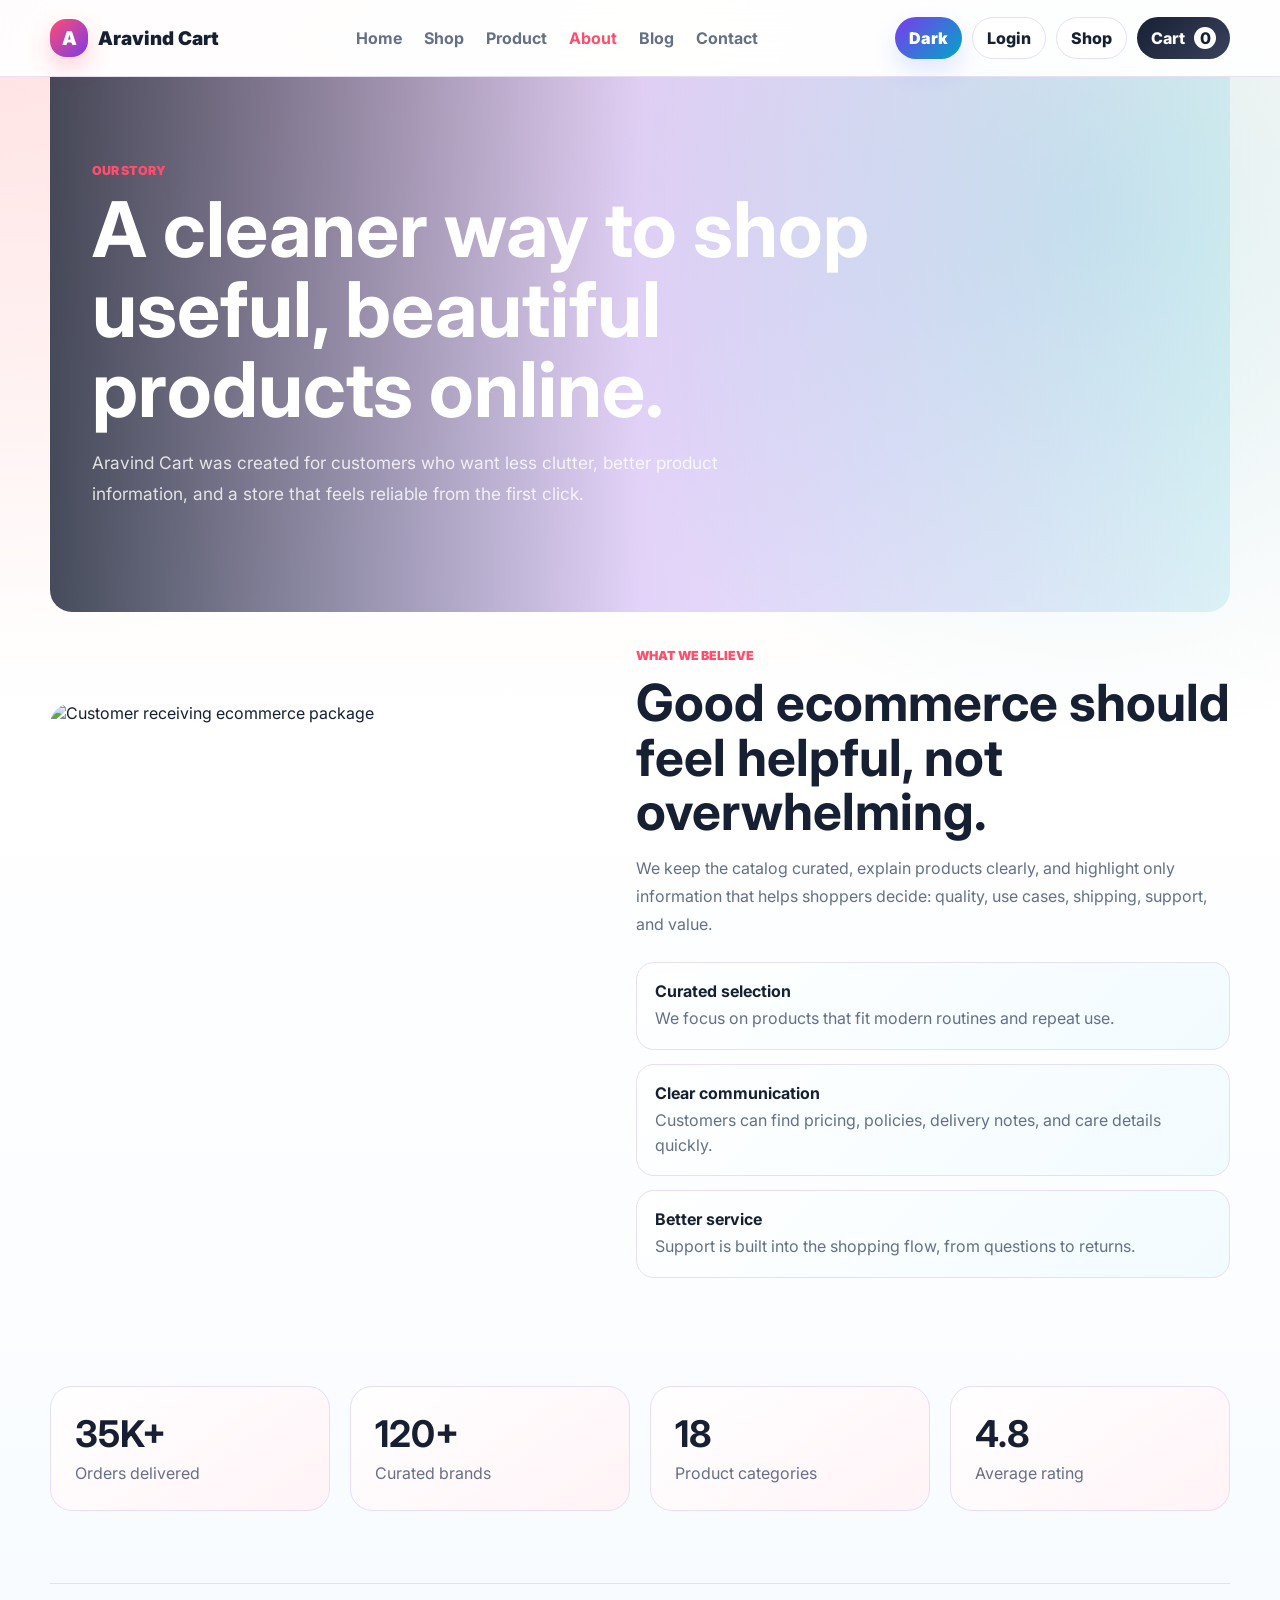
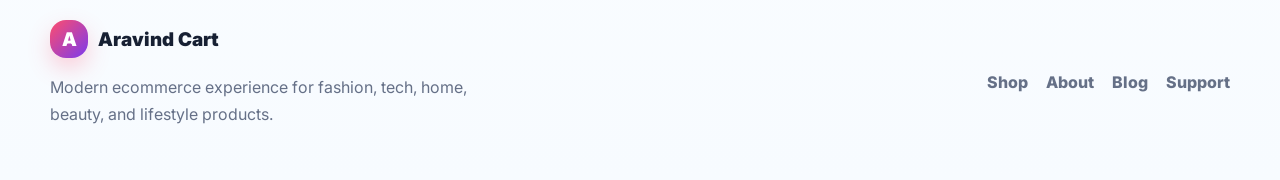
==== commit bdb39f78: "changed the login method '" ====
--- a/about.html
+++ b/about.html
@@ -3,7 +3,7 @@
 <head>
   <meta charset="UTF-8">
   <meta name="viewport" content="width=device-width, initial-scale=1.0">
-  <title>About | BarathCart</title>
+  <title>About | Aravind Cart</title>
   <link rel="preconnect" href="https://fonts.googleapis.com">
   <link rel="preconnect" href="https://fonts.gstatic.com" crossorigin>
   <link href="https://fonts.googleapis.com/css2?family=Inter:wght@400;500;600;700;800;900&display=swap" rel="stylesheet">
@@ -12,10 +12,10 @@
 <body>
   <header class="site-header">
     <nav class="navbar">
-      <a class="brand" href="index.html"><span class="brand-mark">B</span><span>BarathCart</span></a>
+      <a class="brand" href="index.html"><span class="brand-mark">A</span><span>Aravind Cart</span></a>
       <button class="menu-toggle" aria-label="Open menu" aria-expanded="false"><span></span><span></span><span></span></button>
-      <div class="nav-links"><a href="index.html">Home</a><a href="shop.html">Shop</a><a href="product.html">Product</a><a href="about.html" class="active">About</a><a href="blog.html">Blog</a><a href="contact.html">Contact</a><a href="login.html">Login</a></div>
-      <div class="nav-actions"><button class="theme-toggle" type="button" aria-label="Switch to dark theme">Dark</button><a class="ghost-button small" href="shop.html">Shop</a><button class="cart-button">Cart <span id="cartCount">0</span></button></div>
+      <div class="nav-links"><a href="index.html">Home</a><a href="shop.html">Shop</a><a href="product.html">Product</a><a href="about.html" class="active">About</a><a href="blog.html">Blog</a><a href="contact.html">Contact</a></div>
+      <div class="nav-actions"><button class="theme-toggle" type="button" aria-label="Switch to dark theme">Dark</button><a class="ghost-button small login-action" href="login.html">Login</a><a class="ghost-button small" href="shop.html">Shop</a><button class="cart-button">Cart <span id="cartCount">0</span></button></div>
     </nav>
   </header>
 
@@ -23,7 +23,7 @@
     <section class="page-hero about-hero">
       <p class="eyebrow">Our story</p>
       <h1>A cleaner way to shop useful, beautiful products online.</h1>
-      <p class="lead">BarathCart was created for customers who want less clutter, better product information, and a store that feels reliable from the first click.</p>
+      <p class="lead">Aravind Cart was created for customers who want less clutter, better product information, and a store that feels reliable from the first click.</p>
     </section>
 
     <section class="split-section">
@@ -50,7 +50,7 @@
     </section>
   </main>
 
-  <footer class="footer"><div><a class="brand" href="index.html"><span class="brand-mark">B</span><span>BarathCart</span></a><p>Modern ecommerce experience for fashion, tech, home, beauty, and lifestyle products.</p></div><div class="footer-links"><a href="shop.html">Shop</a><a href="about.html">About</a><a href="blog.html">Blog</a><a href="contact.html">Support</a></div></footer>
+  <footer class="footer"><div><a class="brand" href="index.html"><span class="brand-mark">A</span><span>Aravind Cart</span></a><p>Modern ecommerce experience for fashion, tech, home, beauty, and lifestyle products.</p></div><div class="footer-links"><a href="shop.html">Shop</a><a href="about.html">About</a><a href="blog.html">Blog</a><a href="contact.html">Support</a></div></footer>
   <script src="script.js"></script>
 </body>
 </html>
--- a/style.css
+++ b/style.css
@@ -153,6 +153,12 @@
   color: var(--ink);
   background: #fff;
   border: 1px solid var(--line);
+}
+.login-action.active,
+.login-action:hover {
+  color: #fff;
+  background: linear-gradient(135deg, var(--accent), var(--violet));
+  border-color: transparent;
 }
 body.dark-theme .site-header {
   background: rgba(17, 24, 39, 0.9);
@@ -923,7 +929,7 @@
   .navbar { min-height: 68px; }
   .brand { font-size: 1rem; }
   .brand-mark { width: 34px; height: 34px; }
-  .nav-actions .ghost-button { display: none; }
+  .nav-actions .ghost-button:not(.login-action) { display: none; }
   .theme-toggle { min-width: 64px; padding: 0 10px; }
   .nav-links { top: 68px; }
   .hero h1, .page-hero h1 { font-size: 2.35rem; }
